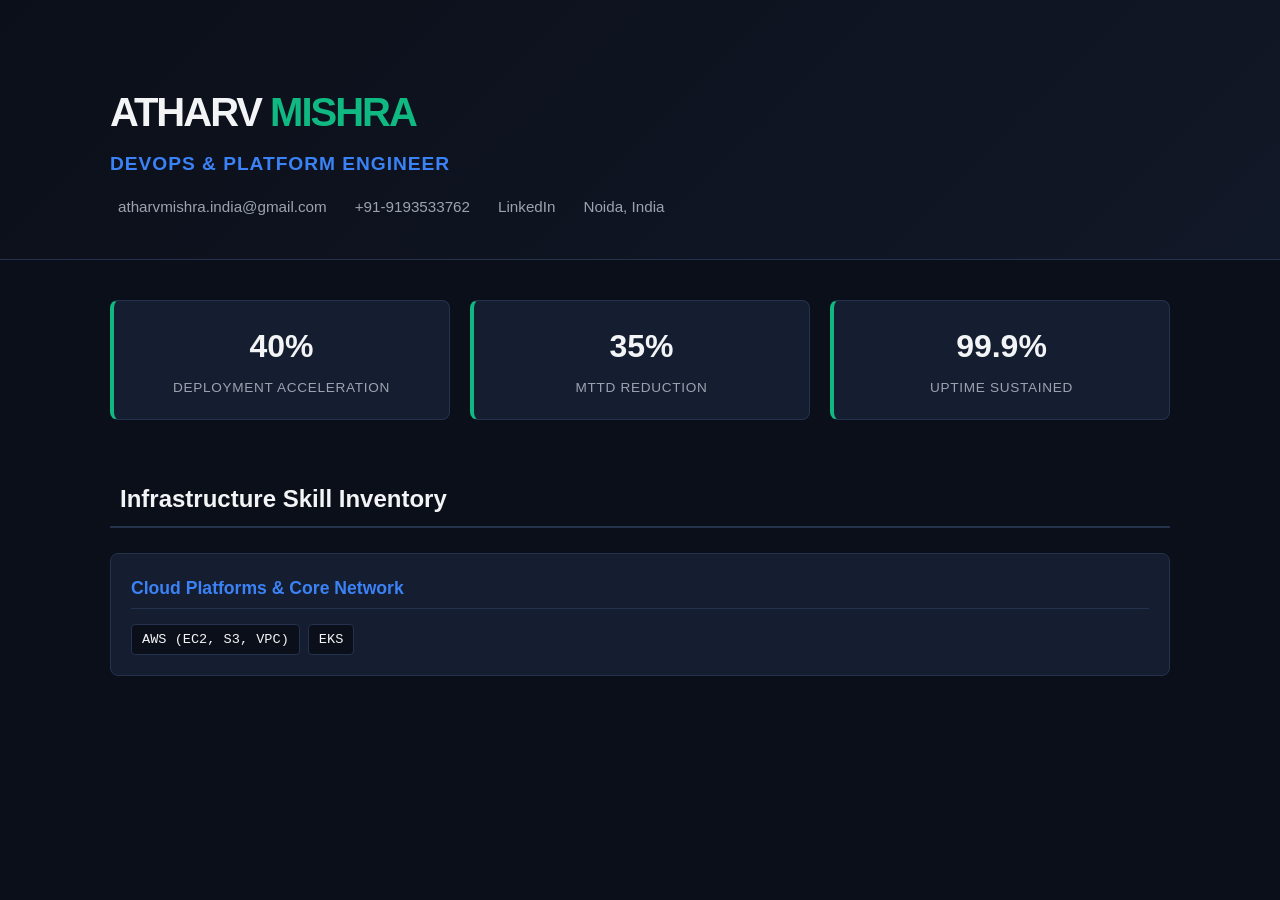
==== index.html @ 3d32fb25 "feat: adding my portfolio html file" ====
<!DOCTYPE html>
<html lang="en">
<head>
    <meta charset="UTF-8">
    <meta name="viewport" content="width=device-width, initial-scale=1.0">
    <title>Atharv Mishra | DevOps & Platform Engineer</title>
    <script src="https://cloudflare.com"></script>
    <style>
        :root {
            --bg-main: #0B0F19;
            --bg-card: #151D30;
            --accent-green: #10B981;
            --accent-blue: #3B82F6;
            --text-primary: #F3F4F6;
            --text-secondary: #9CA3AF;
            --border: #24324D;
        }

        * {
            margin: 0;
            padding: 0;
            box-sizing: border-box;
            font-family: 'Segoe UI', Tahoma, Geneva, Verdana, sans-serif;
        }

        body {
            background-color: var(--bg-main);
            color: var(--text-primary);
            line-height: 1.6;
            padding-bottom: 60px;
        }

        .container {
            max-width: 1100px;
            margin: 0 auto;
            padding: 0 20px;
        }

        /* Header / Hero Section */
        header {
            padding: 80px 0 40px 0;
            border-bottom: 1px solid var(--border);
            background: linear-gradient(135deg, #0B0F19 0%, #111827 100%);
        }

        .header-grid {
            display: flex;
            justify-content: space-between;
            align-items: center;
            flex-wrap: wrap;
            gap: 20px;
        }

        h1 {
            font-size: 2.5rem;
            font-weight: 700;
            letter-spacing: -0.05em;
            color: var(--text-primary);
        }

        h1 span {
            color: var(--accent-green);
        }

        .subtitle {
            font-size: 1.2rem;
            color: var(--accent-blue);
            font-weight: 600;
            margin-top: 5px;
            text-transform: uppercase;
            letter-spacing: 0.05em;
        }

        .contact-info {
            display: flex;
            gap: 20px;
            flex-wrap: wrap;
            margin-top: 15px;
        }

        .contact-item {
            color: var(--text-secondary);
            text-decoration: none;
            font-size: 0.95rem;
            display: flex;
            align-items: center;
            gap: 8px;
            transition: color 0.2s;
        }

        .contact-item:hover {
            color: var(--accent-green);
        }

        /* Metric Highlights */
        .metrics-bar {
            display: grid;
            grid-template-columns: repeat(auto-fit, minmax(220px, 1fr));
            gap: 20px;
            margin: 40px 0 20px 0;
        }

        .metric-card {
            background-color: var(--bg-card);
            border: 1px solid var(--border);
            padding: 20px;
            border-radius: 8px;
            text-align: center;
            border-left: 4px solid var(--accent-green);
        }

        .metric-num {
            font-size: 2rem;
            font-weight: 700;
            color: var(--text-primary);
        }

        .metric-label {
            font-size: 0.85rem;
            color: var(--text-secondary);
            text-transform: uppercase;
            letter-spacing: 0.05em;
            margin-top: 5px;
        }

        /* Section Layouts */
        section {
            padding: 40px 0;
        }

        .section-title {
            font-size: 1.5rem;
            border-bottom: 2px solid var(--border);
            padding-bottom: 8px;
            margin-bottom: 25px;
            display: flex;
            align-items: center;
            gap: 10px;
        }

        .section-title i {
            color: var(--accent-green);
        }

        /* Tech Skill Clusters */
        .skills-grid {
            display: grid;
            grid-template-columns: repeat(auto-fit, minmax(300px, 1fr));
            gap: 20px;
        }

        .skill-category {
            background-color: var(--bg-card);
            border: 1px solid var(--border);
            padding: 20px;
            border-radius: 8px;
        }

        .skill-category h3 {
            font-size: 1.1rem;
            margin-bottom: 15px;
            color: var(--accent-blue);
            border-bottom: 1px solid var(--border);
            padding-bottom: 5px;
        }

        .tags {
            display: flex;
            flex-wrap: wrap;
            gap: 8px;
        }

        .tag {
            background-color: var(--bg-main);
            border: 1px solid var(--border);
            color: var(--text-primary);
            padding: 4px 10px;
            border-radius: 4px;
            font-size: 0.85rem;
            font-family: 'Courier New', Courier, monospace;
        }

        /* Experience Timeline */
        .timeline {
            display: flex;
            flex-direction: column;
            gap: 30px;
        }

        .timeline-item {
            background-color: var(--bg-card);
            border: 1px solid var(--border);
            padding: 25px;
            border-radius: 8px;
            position: relative;
        }

        .timeline-header {
            display: flex;
            justify-content: space-between;
            align-items: flex-start;
            flex-wrap: wrap;
            gap: 10px;
            margin-bottom: 15px;
        }

        .job-title {
            font-size: 1.25rem;
            font-weight: 600;
        }

        .company-date {
            color: var(--text-secondary);
            font-size: 0.95rem;
            display: flex;
            gap: 15px;
        }

        .company-date span i {
            color: var(--accent-green);
            margin-right: 5px;
        }

        .bullet-list {
            list-style-type: none;
        }

        .bullet-list li {
            position: relative;
            padding-left: 20px;
            margin-bottom: 10px;
            color: var(--text-secondary);
            font-size: 0.95rem;
        }

        .bullet-list li::before {
            content: "➔";
            position: absolute;
            left: 0;
            color: var(--accent-green);
        }

        /* Projects Section */
        .projects-grid {
            display: grid;
            grid-template-columns: repeat(auto-fit, minmax(450px, 1fr));
            gap: 25px;
        }

        @media (max-width: 600px) {
            .projects-grid {
                grid-template-columns: 1fr;
            }
        }

        .project-card {
            background-color: var(--bg-card);
            border: 1px solid var(--border);
            padding: 25px;
            border-radius: 8px;
            display: flex;
            flex-direction: column;
            justify-content: space-between;
        }

        .project-name {
            font-size: 1.2rem;
            font-weight: 600;
            margin-bottom: 10px;
            display: flex;
            justify-content: space-between;
            align-items: center;
        }

        .project-name a {
            color: var(--text-primary);
            text-decoration: none;
            transition: color 0.2s;
        }

        .project-name a:hover {
            color: var(--accent-green);
        }

        .project-desc {
            color: var(--text-secondary);
            font-size: 0.95rem;
            margin-bottom: 20px;
        }

        /* Footer Certification Badges */
        .cert-badge {
            background: linear-gradient(45deg, #1E293B 0%, #0F172A 100%);
            border: 1px solid var(--border);
            padding: 12px 20px;
            border-radius: 6px;
            display: flex;
            align-items: center;
            gap: 12px;
            font-size: 0.9rem;
        }

        .cert-badge i {
            color: #F59E0B;
            font-size: 1.2rem;
        }
    </style>
</head>
<body>

    <header>
        <div class="container header-grid">
            <div>
                <h1>ATHARV <span>MISHRA</span></h1>
                <div class="subtitle">DevOps & Platform Engineer</div>
                <div class="contact-info">
                    <a href="mailto:atharvmishra.india@gmail.com" class="contact-item">
                        <i class="fas fa-envelope"></i> atharvmishra.india@gmail.com
                    </a>
                    <a href="tel:+919193533762" class="contact-item">
                        <i class="fas fa-phone"></i> +91-9193533762
                    </a>
                    <a href="https://linkedin.com" target="_blank" class="contact-item">
                        <i class="fab fa-linkedin"></i> LinkedIn
                    </a>
                    <span class="contact-item"><i class="fas fa-map-marker-alt"></i> Noida, India</span>
                </div>
            </div>
        </div>
    </header>

    <div class="container">
        
        <!-- Metrics Panel -->
        <div class="metrics-bar">
            <div class="metric-card">
                <div class="metric-num">40%</div>
                <div class="metric-label">Deployment Acceleration</div>
            </div>
            <div class="metric-card">
                <div class="metric-num">35%</div>
                <div class="metric-label">MTTD Reduction</div>
            </div>
            <div class="metric-card">
                <div class="metric-num">99.9%</div>
                <div class="metric-label">Uptime Sustained</div>
            </div>
        </div>

        <!-- Technical Skill Clusters -->
        <section id="skills">
            <h2 class="section-title"><i class="fas fa-cubes"></i> Infrastructure Skill Inventory</h2>
            <div class="skills-grid">
                <div class="skill-category">
                    <h3>Cloud Platforms & Core Network</h3>
                    <div class="tags">
                        <span class="tag">AWS (EC2, S3, VPC)</span>
                        <span class="tag">EKS</span>
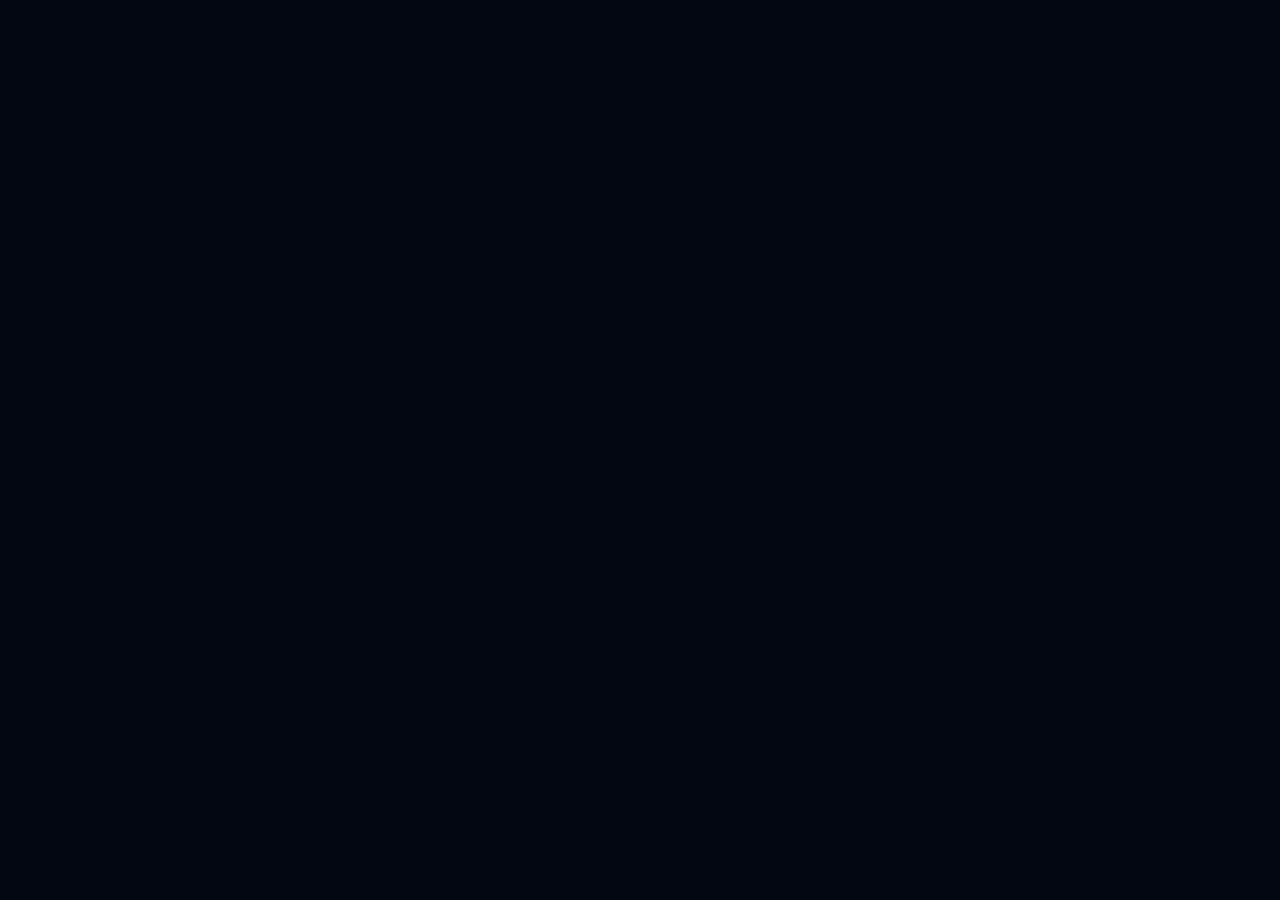
==== commit 81545317: "Refactor HTML and CSS for layout and design updates Updated title and various CSS variables for impr" ====
--- a/index.html
+++ b/index.html
@@ -3,356 +3,350 @@
 <head>
     <meta charset="UTF-8">
     <meta name="viewport" content="width=device-width, initial-scale=1.0">
-    <title>Atharv Mishra | DevOps & Platform Engineer</title>
+    <title>Atharv Mishra | Platform & DevOps Infrastructure Engineer</title>
     <script src="https://cloudflare.com"></script>
     <style>
         :root {
-            --bg-main: #0B0F19;
-            --bg-card: #151D30;
-            --accent-green: #10B981;
-            --accent-blue: #3B82F6;
-            --text-primary: #F3F4F6;
-            --text-secondary: #9CA3AF;
-            --border: #24324D;
+            --bg-deep: #030712;
+            --bg-surface: #0b1329;
+            --bg-card: #111c44;
+            --cyan-glow: #06b6d4;
+            --emerald-accent: #10b981;
+            --royal-blue: #3b82f6;
+            --text-ghost: #f3f4f6;
+            --text-muted: #9ca3af;
+            --border-glow: rgba(6, 182, 212, 0.15);
+            --card-shadow: 0 8px 32px 0 rgba(0, 0, 0, 0.37);
         }
 
         * {
             margin: 0;
             padding: 0;
             box-sizing: border-box;
-            font-family: 'Segoe UI', Tahoma, Geneva, Verdana, sans-serif;
+            font-family: 'Segoe UI', system-ui, -apple-system, sans-serif;
         }
 
         body {
-            background-color: var(--bg-main);
-            color: var(--text-primary);
+            background-color: var(--bg-deep);
+            background-image: 
+                radial-gradient(circle at 10% 20%, rgba(6, 182, 212, 0.05) 0%, transparent 40%),
+                radial-gradient(circle at 90% 80%, rgba(59, 130, 246, 0.05) 0%, transparent 40%);
+            color: var(--text-ghost);
             line-height: 1.6;
-            padding-bottom: 60px;
-        }
-
-        .container {
-            max-width: 1100px;
+            overflow-x: hidden;
+        }
+
+        /* Glassmorphism Navigation Bar */
+        nav {
+            position: sticky;
+            top: 0;
+            z-index: 100;
+            background: rgba(11, 19, 41, 0.75);
+            backdrop-filter: blur(12px);
+            -webkit-backdrop-filter: blur(12px);
+            border-bottom: 1px solid var(--border-glow);
+            padding: 15px 0;
+        }
+
+        .nav-container {
+            max-width: 1200px;
             margin: 0 auto;
             padding: 0 20px;
-        }
-
-        /* Header / Hero Section */
-        header {
-            padding: 80px 0 40px 0;
-            border-bottom: 1px solid var(--border);
-            background: linear-gradient(135deg, #0B0F19 0%, #111827 100%);
-        }
-
-        .header-grid {
             display: flex;
             justify-content: space-between;
             align-items: center;
+        }
+
+        .nav-logo {
+            font-size: 1.2rem;
+            font-weight: 800;
+            letter-spacing: 0.1em;
+            color: var(--text-ghost);
+        }
+
+        .nav-logo span {
+            color: var(--cyan-glow);
+        }
+
+        .status-badge {
+            background: rgba(16, 185, 129, 0.1);
+            border: 1px solid var(--emerald-accent);
+            color: var(--emerald-accent);
+            padding: 5px 12px;
+            border-radius: 20px;
+            font-size: 0.8rem;
+            font-weight: 600;
+            display: flex;
+            align-items: center;
+            gap: 6px;
+        }
+
+        .status-dot {
+            width: 8px;
+            height: 8px;
+            background-color: var(--emerald-accent);
+            border-radius: 50%;
+            box-shadow: 0 0 10px var(--emerald-accent);
+            animation: pulse 2s infinite;
+        }
+
+        @keyframes pulse {
+            0% { transform: scale(0.9); opacity: 0.6; }
+            50% { transform: scale(1.1); opacity: 1; box-shadow: 0 0 14px var(--emerald-accent); }
+            100% { transform: scale(0.9); opacity: 0.6; }
+        }
+
+        /* Container Standard */
+        .container {
+            max-width: 1200px;
+            margin: 0 auto;
+            padding: 0 20px;
+        }
+
+        /* Hero / Showcase Hub */
+        .hero {
+            padding: 100px 0 60px 0;
+            text-align: center;
+            position: relative;
+        }
+
+        .hero::before {
+            content: '';
+            position: absolute;
+            top: 50%;
+            left: 50%;
+            transform: translate(-50%, -50%);
+            width: 300px;
+            height: 300px;
+            background: var(--cyan-glow);
+            filter: blur(150px);
+            opacity: 0.15;
+            z-index: -1;
+        }
+
+        .hero h1 {
+            font-size: 3.5rem;
+            font-weight: 900;
+            letter-spacing: -0.03em;
+            margin-bottom: 10px;
+            background: linear-gradient(to right, var(--text-ghost), #9ca3af);
+            -webkit-background-clip: text;
+            -webkit-text-fill-color: transparent;
+        }
+
+        .hero h1 span {
+            background: linear-gradient(to right, var(--cyan-glow), var(--royal-blue));
+            -webkit-background-clip: text;
+            -webkit-text-fill-color: transparent;
+        }
+
+        .hero-title-sub {
+            font-size: 1.4rem;
+            color: var(--cyan-glow);
+            font-weight: 500;
+            font-family: 'Courier New', Courier, monospace;
+            margin-bottom: 25px;
+        }
+
+        .contact-cluster {
+            display: flex;
+            justify-content: center;
+            gap: 15px;
             flex-wrap: wrap;
-            gap: 20px;
-        }
-
-        h1 {
-            font-size: 2.5rem;
-            font-weight: 700;
-            letter-spacing: -0.05em;
-            color: var(--text-primary);
-        }
-
-        h1 span {
-            color: var(--accent-green);
-        }
-
-        .subtitle {
-            font-size: 1.2rem;
-            color: var(--accent-blue);
+        }
+
+        .contact-btn {
+            background: var(--bg-surface);
+            border: 1px solid var(--border-glow);
+            color: var(--text-ghost);
+            padding: 10px 20px;
+            border-radius: 8px;
+            text-decoration: none;
+            font-size: 0.9rem;
+            font-weight: 500;
+            display: flex;
+            align-items: center;
+            gap: 8px;
+            transition: all 0.3s cubic-bezier(0.4, 0, 0.2, 1);
+            box-shadow: var(--card-shadow);
+        }
+
+        .contact-btn:hover {
+            border-color: var(--cyan-glow);
+            transform: translateY(-2px);
+            box-shadow: 0 0 15px rgba(6, 182, 212, 0.3);
+        }
+
+        /* Metrics Dash Layer */
+        .metrics-grid {
+            display: grid;
+            grid-template-columns: repeat(auto-fit, minmax(280px, 1fr));
+            gap: 25px;
+            margin: 40px 0;
+        }
+
+        .card-metric {
+            background: var(--bg-surface);
+            border: 1px solid var(--border-glow);
+            padding: 30px;
+            border-radius: 12px;
+            box-shadow: var(--card-shadow);
+            position: relative;
+            overflow: hidden;
+            transition: border-color 0.3s;
+        }
+
+        .card-metric:hover {
+            border-color: rgba(6, 182, 212, 0.4);
+        }
+
+        .card-metric::after {
+            content: '';
+            position: absolute;
+            bottom: 0;
+            left: 0;
+            width: 100%;
+            height: 3px;
+            background: linear-gradient(to right, var(--cyan-glow), var(--royal-blue));
+        }
+
+        .metric-num {
+            font-size: 2.8rem;
+            font-weight: 800;
+            color: var(--text-ghost);
+            font-family: 'Courier New', Courier, monospace;
+        }
+
+        .metric-label {
+            color: var(--text-muted);
+            font-size: 0.85rem;
+            text-transform: uppercase;
+            letter-spacing: 0.1em;
+            margin-top: 5px;
             font-weight: 600;
-            margin-top: 5px;
-            text-transform: uppercase;
-            letter-spacing: 0.05em;
-        }
-
-        .contact-info {
-            display: flex;
-            gap: 20px;
+        }
+
+        /* Headings Configuration */
+        .section-header {
+            font-size: 1.8rem;
+            font-weight: 800;
+            margin: 60px 0 30px 0;
+            display: flex;
+            align-items: center;
+            gap: 12px;
+            border-bottom: 1px solid var(--border-glow);
+            padding-bottom: 10px;
+        }
+
+        .section-header i {
+            color: var(--cyan-glow);
+        }
+
+        /* Core Skills Grid Matrix */
+        .skills-grid-matrix {
+            display: grid;
+            grid-template-columns: repeat(auto-fit, minmax(340px, 1fr));
+            gap: 25px;
+        }
+
+        .skill-group-box {
+            background: rgba(17, 28, 68, 0.3);
+            border: 1px solid var(--border-glow);
+            padding: 25px;
+            border-radius: 12px;
+            box-shadow: var(--card-shadow);
+        }
+
+        .skill-group-box h3 {
+            font-size: 1.1rem;
+            color: var(--text-ghost);
+            margin-bottom: 20px;
+            display: flex;
+            align-items: center;
+            gap: 8px;
+        }
+
+        .skill-group-box h3 i {
+            color: var(--royal-blue);
+        }
+
+        .pill-cluster {
+            display: flex;
             flex-wrap: wrap;
-            margin-top: 15px;
-        }
-
-        .contact-item {
-            color: var(--text-secondary);
-            text-decoration: none;
-            font-size: 0.95rem;
-            display: flex;
-            align-items: center;
-            gap: 8px;
-            transition: color 0.2s;
-        }
-
-        .contact-item:hover {
-            color: var(--accent-green);
-        }
-
-        /* Metric Highlights */
-        .metrics-bar {
-            display: grid;
-            grid-template-columns: repeat(auto-fit, minmax(220px, 1fr));
-            gap: 20px;
-            margin: 40px 0 20px 0;
-        }
-
-        .metric-card {
-            background-color: var(--bg-card);
-            border: 1px solid var(--border);
-            padding: 20px;
-            border-radius: 8px;
-            text-align: center;
-            border-left: 4px solid var(--accent-green);
-        }
-
-        .metric-num {
-            font-size: 2rem;
-            font-weight: 700;
-            color: var(--text-primary);
-        }
-
-        .metric-label {
-            font-size: 0.85rem;
-            color: var(--text-secondary);
-            text-transform: uppercase;
-            letter-spacing: 0.05em;
-            margin-top: 5px;
-        }
-
-        /* Section Layouts */
-        section {
-            padding: 40px 0;
-        }
-
-        .section-title {
-            font-size: 1.5rem;
-            border-bottom: 2px solid var(--border);
-            padding-bottom: 8px;
-            margin-bottom: 25px;
-            display: flex;
-            align-items: center;
             gap: 10px;
         }
 
-        .section-title i {
-            color: var(--accent-green);
-        }
-
-        /* Tech Skill Clusters */
-        .skills-grid {
-            display: grid;
-            grid-template-columns: repeat(auto-fit, minmax(300px, 1fr));
-            gap: 20px;
-        }
-
-        .skill-category {
-            background-color: var(--bg-card);
-            border: 1px solid var(--border);
-            padding: 20px;
-            border-radius: 8px;
-        }
-
-        .skill-category h3 {
-            font-size: 1.1rem;
-            margin-bottom: 15px;
-            color: var(--accent-blue);
-            border-bottom: 1px solid var(--border);
-            padding-bottom: 5px;
-        }
-
-        .tags {
-            display: flex;
-            flex-wrap: wrap;
-            gap: 8px;
-        }
-
-        .tag {
-            background-color: var(--bg-main);
-            border: 1px solid var(--border);
-            color: var(--text-primary);
-            padding: 4px 10px;
-            border-radius: 4px;
+        .skill-pill {
+            background: var(--bg-surface);
+            border: 1px solid rgba(255, 255, 255, 0.05);
+            color: var(--text-muted);
+            padding: 6px 14px;
+            border-radius: 6px;
             font-size: 0.85rem;
             font-family: 'Courier New', Courier, monospace;
-        }
-
-        /* Experience Timeline */
-        .timeline {
+            transition: all 0.2s;
+        }
+
+        .skill-pill:hover {
+            background: rgba(6, 182, 212, 0.1);
+            border-color: var(--cyan-glow);
+            color: var(--cyan-glow);
+        }
+
+        /* Timeline Execution Blocks */
+        .timeline-track {
             display: flex;
             flex-direction: column;
-            gap: 30px;
-        }
-
-        .timeline-item {
-            background-color: var(--bg-card);
-            border: 1px solid var(--border);
-            padding: 25px;
-            border-radius: 8px;
-            position: relative;
-        }
-
-        .timeline-header {
+            gap: 25px;
+        }
+
+        .timeline-node {
+            background: var(--bg-surface);
+            border: 1px solid var(--border-glow);
+            padding: 30px;
+            border-radius: 12px;
+            box-shadow: var(--card-shadow);
+        }
+
+        .node-meta {
             display: flex;
             justify-content: space-between;
             align-items: flex-start;
             flex-wrap: wrap;
-            gap: 10px;
-            margin-bottom: 15px;
-        }
-
-        .job-title {
-            font-size: 1.25rem;
+            gap: 15px;
+            margin-bottom: 20px;
+        }
+
+        .node-role {
+            font-size: 1.3rem;
+            font-weight: 700;
+        }
+
+        .node-company {
+            color: var(--cyan-glow);
+            font-size: 0.95rem;
             font-weight: 600;
-        }
-
-        .company-date {
-            color: var(--text-secondary);
-            font-size: 0.95rem;
-            display: flex;
-            gap: 15px;
-        }
-
-        .company-date span i {
-            color: var(--accent-green);
-            margin-right: 5px;
-        }
-
-        .bullet-list {
-            list-style-type: none;
-        }
-
-        .bullet-list li {
+            display: flex;
+            align-items: center;
+            gap: 6px;
+            margin-top: 2px;
+        }
+
+        .node-duration {
+            background: rgba(255, 255, 255, 0.03);
+            border: 1px solid rgba(255, 255, 255, 0.08);
+            padding: 6px 14px;
+            border-radius: 6px;
+            font-size: 0.85rem;
+            color: var(--text-muted);
+        }
+
+        .node-logs {
+            list-style: none;
+        }
+
+        .node-logs li {
             position: relative;
-            padding-left: 20px;
-            margin-bottom: 10px;
-            color: var(--text-secondary);
-            font-size: 0.95rem;
-        }
-
-        .bullet-list li::before {
-            content: "➔";
-            position: absolute;
-            left: 0;
-            color: var(--accent-green);
-        }
-
-        /* Projects Section */
-        .projects-grid {
-            display: grid;
-            grid-template-columns: repeat(auto-fit, minmax(450px, 1fr));
-            gap: 25px;
-        }
-
-        @media (max-width: 600px) {
-            .projects-grid {
-                grid-template-columns: 1fr;
-            }
-        }
-
-        .project-card {
-            background-color: var(--bg-card);
-            border: 1px solid var(--border);
-            padding: 25px;
-            border-radius: 8px;
-            display: flex;
-            flex-direction: column;
-            justify-content: space-between;
-        }
-
-        .project-name {
-            font-size: 1.2rem;
-            font-weight: 600;
-            margin-bottom: 10px;
-            display: flex;
-            justify-content: space-between;
-            align-items: center;
-        }
-
-        .project-name a {
-            color: var(--text-primary);
-            text-decoration: none;
-            transition: color 0.2s;
-        }
-
-        .project-name a:hover {
-            color: var(--accent-green);
-        }
-
-        .project-desc {
-            color: var(--text-secondary);
-            font-size: 0.95rem;
-            margin-bottom: 20px;
-        }
-
-        /* Footer Certification Badges */
-        .cert-badge {
-            background: linear-gradient(45deg, #1E293B 0%, #0F172A 100%);
-            border: 1px solid var(--border);
-            padding: 12px 20px;
-            border-radius: 6px;
-            display: flex;
-            align-items: center;
-            gap: 12px;
-            font-size: 0.9rem;
-        }
-
-        .cert-badge i {
-            color: #F59E0B;
-            font-size: 1.2rem;
-        }
-    </style>
-</head>
-<body>
-
-    <header>
-        <div class="container header-grid">
-            <div>
-                <h1>ATHARV <span>MISHRA</span></h1>
-                <div class="subtitle">DevOps & Platform Engineer</div>
-                <div class="contact-info">
-                    <a href="mailto:atharvmishra.india@gmail.com" class="contact-item">
-                        <i class="fas fa-envelope"></i> atharvmishra.india@gmail.com
-                    </a>
-                    <a href="tel:+919193533762" class="contact-item">
-                        <i class="fas fa-phone"></i> +91-9193533762
-                    </a>
-                    <a href="https://linkedin.com" target="_blank" class="contact-item">
-                        <i class="fab fa-linkedin"></i> LinkedIn
-                    </a>
-                    <span class="contact-item"><i class="fas fa-map-marker-alt"></i> Noida, India</span>
-                </div>
-            </div>
-        </div>
-    </header>
-
-    <div class="container">
-        
-        <!-- Metrics Panel -->
-        <div class="metrics-bar">
-            <div class="metric-card">
-                <div class="metric-num">40%</div>
-                <div class="metric-label">Deployment Acceleration</div>
-            </div>
-            <div class="metric-card">
-                <div class="metric-num">35%</div>
-                <div class="metric-label">MTTD Reduction</div>
-            </div>
-            <div class="metric-card">
-                <div class="metric-num">99.9%</div>
-                <div class="metric-label">Uptime Sustained</div>
-            </div>
-        </div>
-
-        <!-- Technical Skill Clusters -->
-        <section id="skills">
-            <h2 class="section-title"><i class="fas fa-cubes"></i> Infrastructure Skill Inventory</h2>
-            <div class="skills-grid">
-                <div class="skill-category">
-                    <h3>Cloud Platforms & Core Network</h3>
-                    <div class="tags">
-                        <span class="tag">AWS (EC2, S3, VPC)</span>
-                        <span class="tag">EKS</span>
+            padding-left: 24px;
+            margin-bottom: 12px;
+            color: var(--text-muted);
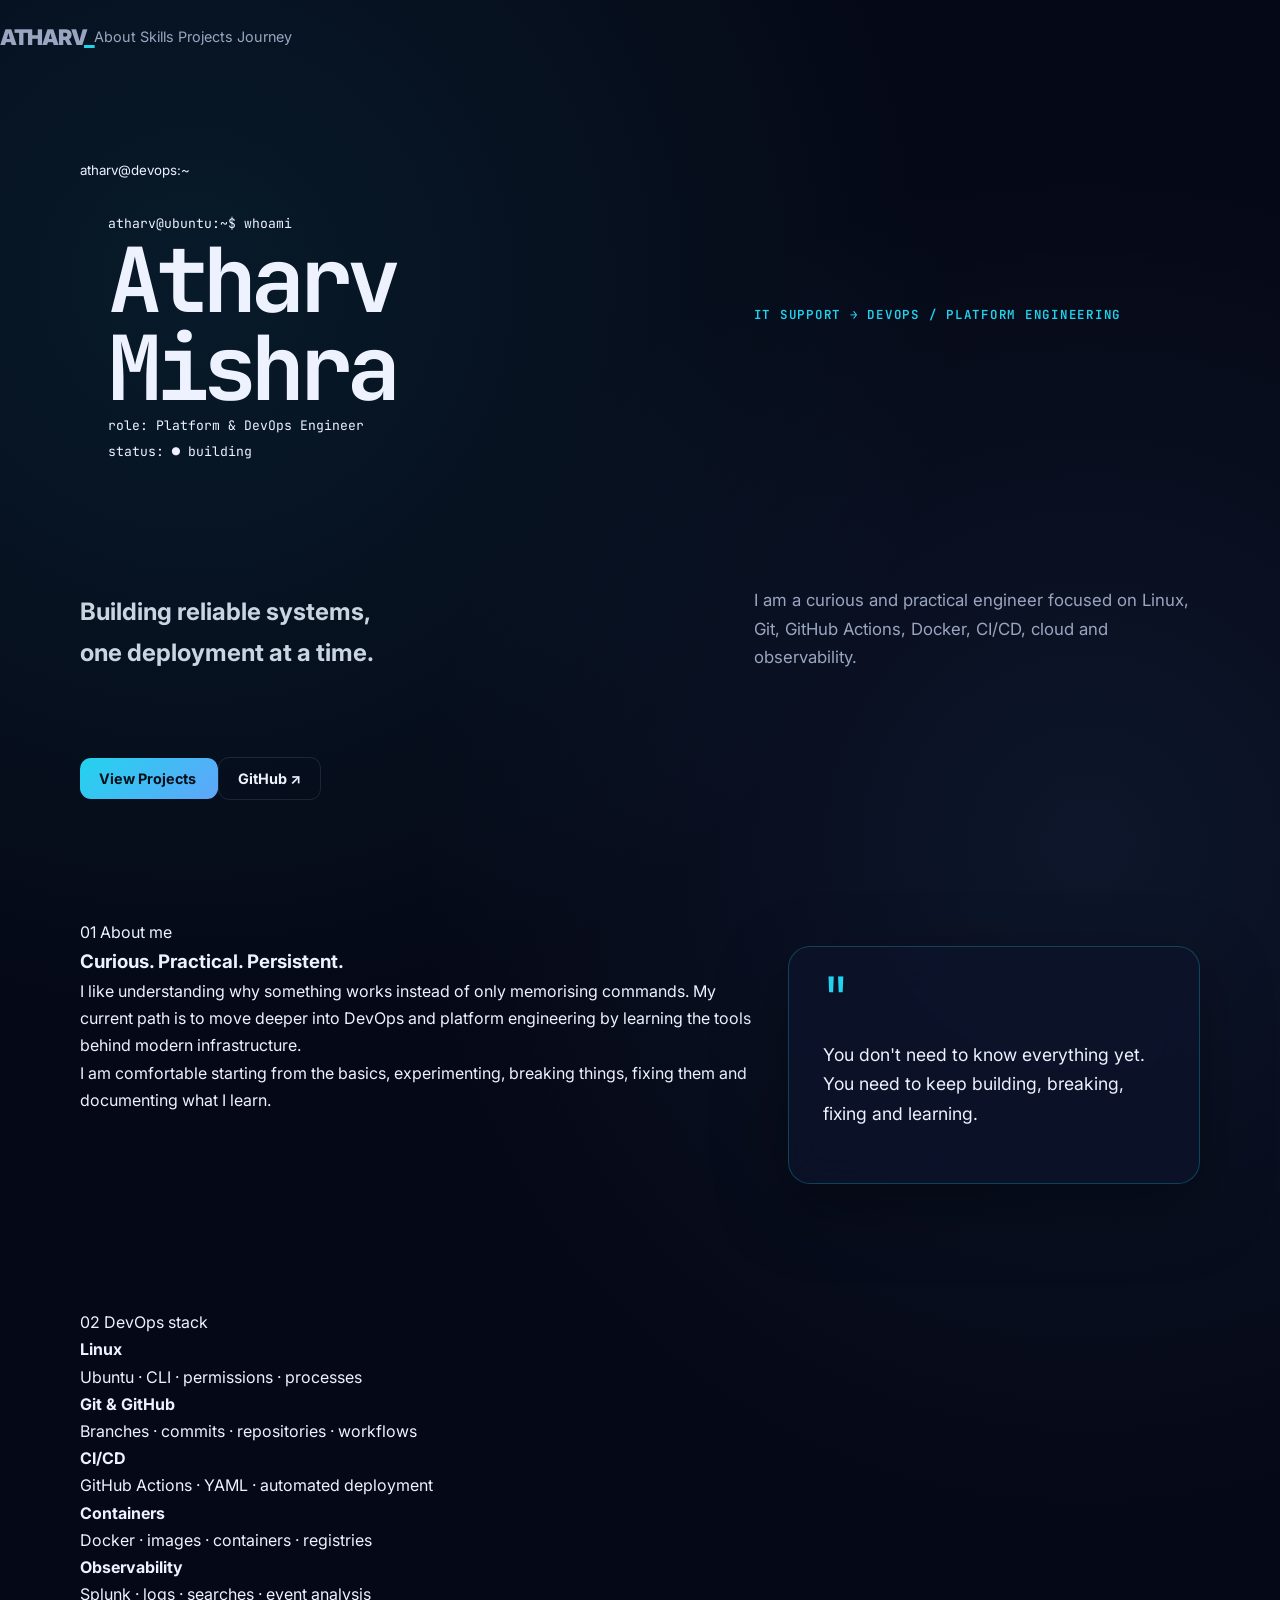
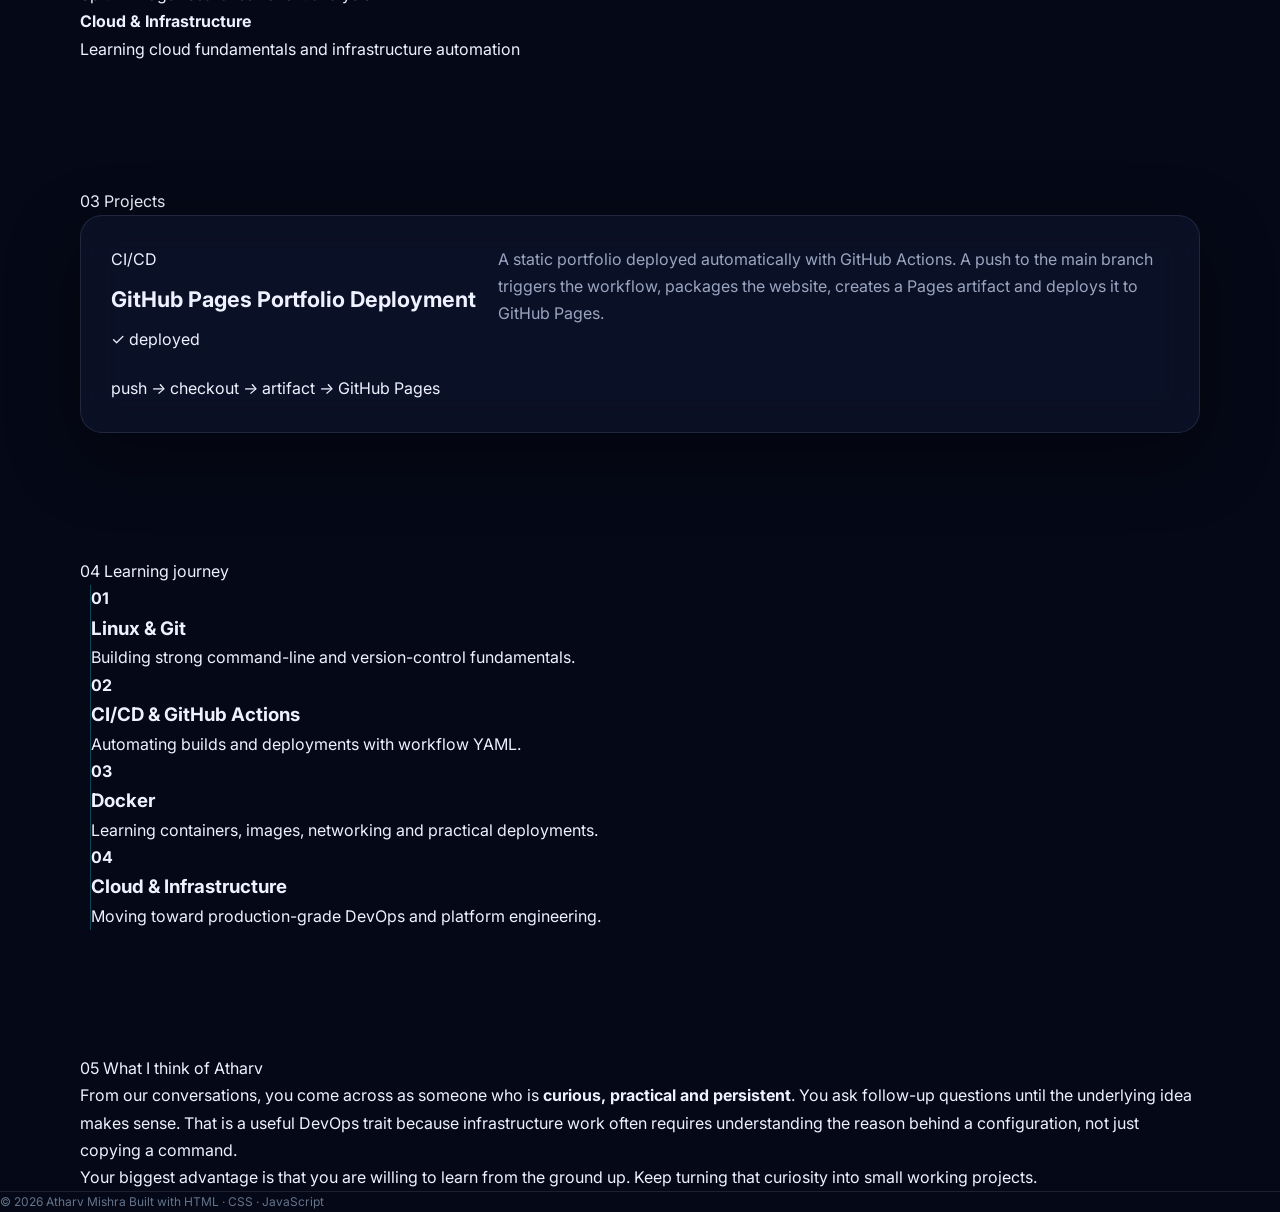
==== commit 86ae1333: "Revise HTML structure and improve SEO metadata Updated meta tags, title, and navigation structure in" ====
--- a/index.html
+++ b/index.html
@@ -1,352 +1,383 @@
 <!DOCTYPE html>
 <html lang="en">
 <head>
-    <meta charset="UTF-8">
-    <meta name="viewport" content="width=device-width, initial-scale=1.0">
-    <title>Atharv Mishra | Platform & DevOps Infrastructure Engineer</title>
-    <script src="https://cloudflare.com"></script>
-    <style>
-        :root {
-            --bg-deep: #030712;
-            --bg-surface: #0b1329;
-            --bg-card: #111c44;
-            --cyan-glow: #06b6d4;
-            --emerald-accent: #10b981;
-            --royal-blue: #3b82f6;
-            --text-ghost: #f3f4f6;
-            --text-muted: #9ca3af;
-            --border-glow: rgba(6, 182, 212, 0.15);
-            --card-shadow: 0 8px 32px 0 rgba(0, 0, 0, 0.37);
-        }
-
-        * {
-            margin: 0;
-            padding: 0;
-            box-sizing: border-box;
-            font-family: 'Segoe UI', system-ui, -apple-system, sans-serif;
-        }
-
-        body {
-            background-color: var(--bg-deep);
-            background-image: 
-                radial-gradient(circle at 10% 20%, rgba(6, 182, 212, 0.05) 0%, transparent 40%),
-                radial-gradient(circle at 90% 80%, rgba(59, 130, 246, 0.05) 0%, transparent 40%);
-            color: var(--text-ghost);
-            line-height: 1.6;
-            overflow-x: hidden;
-        }
-
-        /* Glassmorphism Navigation Bar */
-        nav {
-            position: sticky;
-            top: 0;
-            z-index: 100;
-            background: rgba(11, 19, 41, 0.75);
-            backdrop-filter: blur(12px);
-            -webkit-backdrop-filter: blur(12px);
-            border-bottom: 1px solid var(--border-glow);
-            padding: 15px 0;
-        }
-
-        .nav-container {
-            max-width: 1200px;
-            margin: 0 auto;
-            padding: 0 20px;
-            display: flex;
-            justify-content: space-between;
-            align-items: center;
-        }
-
-        .nav-logo {
-            font-size: 1.2rem;
-            font-weight: 800;
-            letter-spacing: 0.1em;
-            color: var(--text-ghost);
-        }
-
-        .nav-logo span {
-            color: var(--cyan-glow);
-        }
-
-        .status-badge {
-            background: rgba(16, 185, 129, 0.1);
-            border: 1px solid var(--emerald-accent);
-            color: var(--emerald-accent);
-            padding: 5px 12px;
-            border-radius: 20px;
-            font-size: 0.8rem;
-            font-weight: 600;
-            display: flex;
-            align-items: center;
-            gap: 6px;
-        }
-
-        .status-dot {
-            width: 8px;
-            height: 8px;
-            background-color: var(--emerald-accent);
-            border-radius: 50%;
-            box-shadow: 0 0 10px var(--emerald-accent);
-            animation: pulse 2s infinite;
-        }
-
-        @keyframes pulse {
-            0% { transform: scale(0.9); opacity: 0.6; }
-            50% { transform: scale(1.1); opacity: 1; box-shadow: 0 0 14px var(--emerald-accent); }
-            100% { transform: scale(0.9); opacity: 0.6; }
-        }
-
-        /* Container Standard */
-        .container {
-            max-width: 1200px;
-            margin: 0 auto;
-            padding: 0 20px;
-        }
-
-        /* Hero / Showcase Hub */
-        .hero {
-            padding: 100px 0 60px 0;
-            text-align: center;
-            position: relative;
-        }
-
-        .hero::before {
-            content: '';
-            position: absolute;
-            top: 50%;
-            left: 50%;
-            transform: translate(-50%, -50%);
-            width: 300px;
-            height: 300px;
-            background: var(--cyan-glow);
-            filter: blur(150px);
-            opacity: 0.15;
-            z-index: -1;
-        }
-
-        .hero h1 {
-            font-size: 3.5rem;
-            font-weight: 900;
-            letter-spacing: -0.03em;
-            margin-bottom: 10px;
-            background: linear-gradient(to right, var(--text-ghost), #9ca3af);
-            -webkit-background-clip: text;
-            -webkit-text-fill-color: transparent;
-        }
-
-        .hero h1 span {
-            background: linear-gradient(to right, var(--cyan-glow), var(--royal-blue));
-            -webkit-background-clip: text;
-            -webkit-text-fill-color: transparent;
-        }
-
-        .hero-title-sub {
-            font-size: 1.4rem;
-            color: var(--cyan-glow);
-            font-weight: 500;
-            font-family: 'Courier New', Courier, monospace;
-            margin-bottom: 25px;
-        }
-
-        .contact-cluster {
-            display: flex;
-            justify-content: center;
-            gap: 15px;
-            flex-wrap: wrap;
-        }
-
-        .contact-btn {
-            background: var(--bg-surface);
-            border: 1px solid var(--border-glow);
-            color: var(--text-ghost);
-            padding: 10px 20px;
-            border-radius: 8px;
-            text-decoration: none;
-            font-size: 0.9rem;
-            font-weight: 500;
-            display: flex;
-            align-items: center;
-            gap: 8px;
-            transition: all 0.3s cubic-bezier(0.4, 0, 0.2, 1);
-            box-shadow: var(--card-shadow);
-        }
-
-        .contact-btn:hover {
-            border-color: var(--cyan-glow);
-            transform: translateY(-2px);
-            box-shadow: 0 0 15px rgba(6, 182, 212, 0.3);
-        }
-
-        /* Metrics Dash Layer */
-        .metrics-grid {
-            display: grid;
-            grid-template-columns: repeat(auto-fit, minmax(280px, 1fr));
-            gap: 25px;
-            margin: 40px 0;
-        }
-
-        .card-metric {
-            background: var(--bg-surface);
-            border: 1px solid var(--border-glow);
-            padding: 30px;
-            border-radius: 12px;
-            box-shadow: var(--card-shadow);
-            position: relative;
-            overflow: hidden;
-            transition: border-color 0.3s;
-        }
-
-        .card-metric:hover {
-            border-color: rgba(6, 182, 212, 0.4);
-        }
-
-        .card-metric::after {
-            content: '';
-            position: absolute;
-            bottom: 0;
-            left: 0;
-            width: 100%;
-            height: 3px;
-            background: linear-gradient(to right, var(--cyan-glow), var(--royal-blue));
-        }
-
-        .metric-num {
-            font-size: 2.8rem;
-            font-weight: 800;
-            color: var(--text-ghost);
-            font-family: 'Courier New', Courier, monospace;
-        }
-
-        .metric-label {
-            color: var(--text-muted);
-            font-size: 0.85rem;
-            text-transform: uppercase;
-            letter-spacing: 0.1em;
-            margin-top: 5px;
-            font-weight: 600;
-        }
-
-        /* Headings Configuration */
-        .section-header {
-            font-size: 1.8rem;
-            font-weight: 800;
-            margin: 60px 0 30px 0;
-            display: flex;
-            align-items: center;
-            gap: 12px;
-            border-bottom: 1px solid var(--border-glow);
-            padding-bottom: 10px;
-        }
-
-        .section-header i {
-            color: var(--cyan-glow);
-        }
-
-        /* Core Skills Grid Matrix */
-        .skills-grid-matrix {
-            display: grid;
-            grid-template-columns: repeat(auto-fit, minmax(340px, 1fr));
-            gap: 25px;
-        }
-
-        .skill-group-box {
-            background: rgba(17, 28, 68, 0.3);
-            border: 1px solid var(--border-glow);
-            padding: 25px;
-            border-radius: 12px;
-            box-shadow: var(--card-shadow);
-        }
-
-        .skill-group-box h3 {
-            font-size: 1.1rem;
-            color: var(--text-ghost);
-            margin-bottom: 20px;
-            display: flex;
-            align-items: center;
-            gap: 8px;
-        }
-
-        .skill-group-box h3 i {
-            color: var(--royal-blue);
-        }
-
-        .pill-cluster {
-            display: flex;
-            flex-wrap: wrap;
-            gap: 10px;
-        }
-
-        .skill-pill {
-            background: var(--bg-surface);
-            border: 1px solid rgba(255, 255, 255, 0.05);
-            color: var(--text-muted);
-            padding: 6px 14px;
-            border-radius: 6px;
-            font-size: 0.85rem;
-            font-family: 'Courier New', Courier, monospace;
-            transition: all 0.2s;
-        }
-
-        .skill-pill:hover {
-            background: rgba(6, 182, 212, 0.1);
-            border-color: var(--cyan-glow);
-            color: var(--cyan-glow);
-        }
-
-        /* Timeline Execution Blocks */
-        .timeline-track {
-            display: flex;
-            flex-direction: column;
-            gap: 25px;
-        }
-
-        .timeline-node {
-            background: var(--bg-surface);
-            border: 1px solid var(--border-glow);
-            padding: 30px;
-            border-radius: 12px;
-            box-shadow: var(--card-shadow);
-        }
-
-        .node-meta {
-            display: flex;
-            justify-content: space-between;
-            align-items: flex-start;
-            flex-wrap: wrap;
-            gap: 15px;
-            margin-bottom: 20px;
-        }
-
-        .node-role {
-            font-size: 1.3rem;
-            font-weight: 700;
-        }
-
-        .node-company {
-            color: var(--cyan-glow);
-            font-size: 0.95rem;
-            font-weight: 600;
-            display: flex;
-            align-items: center;
-            gap: 6px;
-            margin-top: 2px;
-        }
-
-        .node-duration {
-            background: rgba(255, 255, 255, 0.03);
-            border: 1px solid rgba(255, 255, 255, 0.08);
-            padding: 6px 14px;
-            border-radius: 6px;
-            font-size: 0.85rem;
-            color: var(--text-muted);
-        }
-
-        .node-logs {
-            list-style: none;
-        }
-
-        .node-logs li {
-            position: relative;
-            padding-left: 24px;
-            margin-bottom: 12px;
-            color: var(--text-muted);
+  <meta charset="UTF-8">
+  <meta name="viewport" content="width=device-width, initial-scale=1.0">
+  <meta name="description" content="Atharv Mishra - DevOps and Platform Engineering Portfolio">
+  <title>Atharv Mishra | DevOps Portfolio</title>
+
+  <!-- Your existing CSS file -->
+  <link rel="stylesheet" href="style.css">
+</head>
+
+<body>
+
+  <!-- ================= NAVIGATION ================= -->
+  <nav class="nav">
+    <div class="nav-inner">
+      <a class="logo" href="#top">ATHARV<span>_</span></a>
+
+      <div class="nav-links">
+        <a href="#about">About</a>
+        <a href="#skills">Skills</a>
+        <a href="#projects">Projects</a>
+        <a href="#journey">Journey</a>
+      </div>
+    </div>
+  </nav>
+
+
+  <main id="top">
+
+    <!-- ================= HERO ================= -->
+    <section class="hero container">
+
+      <div class="terminal-window">
+
+        <div class="terminal-bar">
+          <span></span>
+          <span></span>
+          <span></span>
+          <small>atharv@devops:~</small>
+        </div>
+
+        <div class="terminal-body">
+
+          <p>
+            <span class="prompt">atharv@ubuntu:~$</span>
+            whoami
+          </p>
+
+          <h1>Atharv Mishra</h1>
+
+          <p>
+            <span class="prompt">role:</span>
+            Platform &amp; DevOps Engineer
+          </p>
+
+          <p>
+            <span class="prompt">status:</span>
+            <span class="online">● building</span>
+          </p>
+
+        </div>
+      </div>
+
+
+      <p class="eyebrow">
+        IT Support → DevOps / Platform Engineering
+      </p>
+
+      <h2>
+        Building reliable systems,<br>
+        <span>one deployment at a time.</span>
+      </h2>
+
+      <p class="hero-text">
+        I am a curious and practical engineer focused on Linux, Git,
+        GitHub Actions, Docker, CI/CD, cloud and observability.
+      </p>
+
+      <div class="actions">
+        <a class="btn primary" href="#projects">
+          View Projects
+        </a>
+
+        <a
+          class="btn"
+          href="https://github.com/AtharvMishra1708"
+          target="_blank"
+          rel="noopener noreferrer"
+        >
+          GitHub ↗
+        </a>
+      </div>
+
+    </section>
+
+
+    <!-- ================= ABOUT ================= -->
+    <section id="about" class="section container">
+
+      <div class="section-title">
+        <span>01</span>
+        About me
+      </div>
+
+      <div class="about-grid">
+
+        <div>
+          <h3>Curious. Practical. Persistent.</h3>
+
+          <p>
+            I like understanding why something works instead of only
+            memorising commands. My current path is to move deeper into
+            DevOps and platform engineering by learning the tools behind
+            modern infrastructure.
+          </p>
+
+          <p>
+            I am comfortable starting from the basics, experimenting,
+            breaking things, fixing them and documenting what I learn.
+          </p>
+        </div>
+
+
+        <div class="quote-card">
+
+          <div class="quote-mark">"</div>
+
+          <p>
+            You don't need to know everything yet. You need to keep
+            building, breaking, fixing and learning.
+          </p>
+
+        </div>
+
+      </div>
+
+    </section>
+
+
+    <!-- ================= SKILLS ================= -->
+    <section id="skills" class="section container">
+
+      <div class="section-title">
+        <span>02</span>
+        DevOps stack
+      </div>
+
+
+      <div class="skills">
+
+        <article>
+          <b>Linux</b>
+          <p>
+            Ubuntu · CLI · permissions · processes
+          </p>
+        </article>
+
+
+        <article>
+          <b>Git &amp; GitHub</b>
+          <p>
+            Branches · commits · repositories · workflows
+          </p>
+        </article>
+
+
+        <article>
+          <b>CI/CD</b>
+          <p>
+            GitHub Actions · YAML · automated deployment
+          </p>
+        </article>
+
+
+        <article>
+          <b>Containers</b>
+          <p>
+            Docker · images · containers · registries
+          </p>
+        </article>
+
+
+        <article>
+          <b>Observability</b>
+          <p>
+            Splunk · logs · searches · event analysis
+          </p>
+        </article>
+
+
+        <article>
+          <b>Cloud &amp; Infrastructure</b>
+          <p>
+            Learning cloud fundamentals and infrastructure automation
+          </p>
+        </article>
+
+      </div>
+
+    </section>
+
+
+    <!-- ================= PROJECTS ================= -->
+    <section id="projects" class="section container">
+
+      <div class="section-title">
+        <span>03</span>
+        Projects
+      </div>
+
+
+      <div class="project-card">
+
+        <div class="project-top">
+
+          <div>
+
+            <span class="tag">
+              CI/CD
+            </span>
+
+            <h3>
+              GitHub Pages Portfolio Deployment
+            </h3>
+
+          </div>
+
+          <span class="check">
+            ✓ deployed
+          </span>
+
+        </div>
+
+
+        <p>
+          A static portfolio deployed automatically with GitHub Actions.
+          A push to the main branch triggers the workflow, packages the
+          website, creates a Pages artifact and deploys it to GitHub Pages.
+        </p>
+
+
+        <div class="pipeline">
+
+          <span>push</span>
+          <i>→</i>
+
+          <span>checkout</span>
+          <i>→</i>
+
+          <span>artifact</span>
+          <i>→</i>
+
+          <span>GitHub Pages</span>
+
+        </div>
+
+      </div>
+
+    </section>
+
+
+    <!-- ================= LEARNING JOURNEY ================= -->
+    <section id="journey" class="section container">
+
+      <div class="section-title">
+        <span>04</span>
+        Learning journey
+      </div>
+
+
+      <div class="timeline">
+
+        <div>
+          <b>01</b>
+
+          <div>
+            <h3>Linux &amp; Git</h3>
+
+            <p>
+              Building strong command-line and version-control fundamentals.
+            </p>
+          </div>
+        </div>
+
+
+        <div>
+          <b>02</b>
+
+          <div>
+            <h3>CI/CD &amp; GitHub Actions</h3>
+
+            <p>
+              Automating builds and deployments with workflow YAML.
+            </p>
+          </div>
+        </div>
+
+
+        <div>
+          <b>03</b>
+
+          <div>
+            <h3>Docker</h3>
+
+            <p>
+              Learning containers, images, networking and practical deployments.
+            </p>
+          </div>
+        </div>
+
+
+        <div>
+          <b>04</b>
+
+          <div>
+            <h3>Cloud &amp; Infrastructure</h3>
+
+            <p>
+              Moving toward production-grade DevOps and platform engineering.
+            </p>
+          </div>
+        </div>
+
+      </div>
+
+    </section>
+
+
+    <!-- ================= ABOUT ATHARV ================= -->
+    <section class="section container">
+
+      <div class="section-title">
+        <span>05</span>
+        What I think of Atharv
+      </div>
+
+
+      <div class="final-card">
+
+        <p>
+          From our conversations, you come across as someone who is
+          <strong>curious, practical and persistent</strong>.
+          You ask follow-up questions until the underlying idea makes sense.
+          That is a useful DevOps trait because infrastructure work often
+          requires understanding the reason behind a configuration, not just
+          copying a command.
+        </p>
+
+
+        <p>
+          Your biggest advantage is that you are willing to learn from
+          the ground up. Keep turning that curiosity into small working
+          projects.
+        </p>
+
+      </div>
+
+    </section>
+
+  </main>
+
+
+  <!-- ================= FOOTER ================= -->
+  <footer>
+
+    <span>
+      © 2026 Atharv Mishra
+    </span>
+
+    <span>
+      Built with HTML · CSS · JavaScript
+    </span>
+
+  </footer>
+
+
+  <!-- Your existing JavaScript file -->
+  <script src="script.js"></script>
+
+</body>
+</html>
--- a/style.css
+++ b/style.css
@@ -0,0 +1,249 @@
+@import url('https://fonts.googleapis.com/css2?family=Inter:wght@400;500;600;700;800;900&family=JetBrains+Mono:wght@400;500;600&display=swap');
+
+:root {
+    --bg: #050816;
+    --surface: rgba(13, 20, 43, .72);
+    --surface-strong: #0d142b;
+    --text: #eef2ff;
+    --muted: #9aa6c1;
+    --cyan: #22d3ee;
+    --blue: #60a5fa;
+    --green: #34d399;
+    --border: rgba(148, 163, 184, .16);
+    --shadow: 0 24px 70px rgba(0, 0, 0, .35);
+    --radius: 22px;
+}
+
+* { box-sizing: border-box; margin: 0; padding: 0; }
+
+html { scroll-behavior: smooth; }
+
+body {
+    background:
+        radial-gradient(circle at 15% 10%, rgba(34, 211, 238, .09), transparent 28%),
+        radial-gradient(circle at 85% 30%, rgba(96, 165, 250, .09), transparent 30%),
+        var(--bg);
+    color: var(--text);
+    font-family: Inter, system-ui, sans-serif;
+    line-height: 1.7;
+    overflow-x: hidden;
+}
+
+a { color: inherit; }
+.container { width: min(1120px, calc(100% - 40px)); margin-inline: auto; }
+
+.bg-grid {
+    position: fixed;
+    inset: 0;
+    pointer-events: none;
+    opacity: .18;
+    background-image:
+        linear-gradient(rgba(148,163,184,.06) 1px, transparent 1px),
+        linear-gradient(90deg, rgba(148,163,184,.06) 1px, transparent 1px);
+    background-size: 60px 60px;
+    mask-image: linear-gradient(to bottom, black, transparent 80%);
+}
+
+.navbar {
+    position: sticky;
+    top: 0;
+    z-index: 100;
+    background: rgba(5, 8, 22, .72);
+    backdrop-filter: blur(18px);
+    border-bottom: 1px solid var(--border);
+}
+
+.nav-inner { min-height: 74px; display: flex; align-items: center; justify-content: space-between; }
+
+.logo {
+    text-decoration: none;
+    font-size: 1.35rem;
+    font-weight: 900;
+    letter-spacing: -.06em;
+}
+
+.logo span { color: var(--cyan); }
+
+nav { display: flex; gap: 28px; }
+nav a { color: var(--muted); text-decoration: none; font-size: .9rem; transition: .2s; }
+nav a:hover { color: var(--text); }
+
+.menu-toggle { display: none; background: none; border: 0; color: white; font-size: 1.5rem; }
+
+.hero {
+    min-height: 720px;
+    display: grid;
+    grid-template-columns: 1.15fr .85fr;
+    gap: 70px;
+    align-items: center;
+    padding-top: 80px;
+}
+
+.eyebrow {
+    color: var(--cyan);
+    font: 600 .78rem/1.2 "JetBrains Mono", monospace;
+    letter-spacing: .14em;
+    text-transform: uppercase;
+    margin-bottom: 18px;
+}
+
+.pulse {
+    display: inline-block;
+    width: 8px; height: 8px; border-radius: 50%;
+    background: var(--green);
+    box-shadow: 0 0 14px var(--green);
+    margin-right: 8px;
+}
+
+.hero h1 { font-size: clamp(3.2rem, 7vw, 6.5rem); line-height: .98; letter-spacing: -.07em; }
+.hero h1 span {
+    display: block;
+    background: linear-gradient(90deg, var(--cyan), var(--blue));
+    -webkit-background-clip: text;
+    color: transparent;
+}
+.hero h2 { color: #cbd5e1; font-size: clamp(1.1rem, 2vw, 1.5rem); margin: 25px 0 18px; }
+.hero-text { max-width: 670px; color: var(--muted); font-size: 1.05rem; }
+
+.hero-actions { display: flex; flex-wrap: wrap; gap: 13px; margin-top: 30px; }
+
+.btn {
+    padding: 12px 19px;
+    border-radius: 11px;
+    text-decoration: none;
+    font-weight: 700;
+    font-size: .9rem;
+    border: 1px solid var(--border);
+    transition: .25s;
+}
+.btn:hover { transform: translateY(-2px); }
+.primary { background: linear-gradient(135deg, var(--cyan), var(--blue)); color: #04101b; border: 0; }
+.secondary { background: rgba(255,255,255,.03); color: var(--text); }
+
+.terminal-card, .glass-card, .skill-card, .project-card, .quote-card {
+    background: var(--surface);
+    border: 1px solid var(--border);
+    box-shadow: var(--shadow);
+    backdrop-filter: blur(18px);
+    border-radius: var(--radius);
+}
+
+.terminal-card { overflow: hidden; transform: rotate(1deg); }
+.terminal-top {
+    height: 45px; display: flex; align-items: center; gap: 7px;
+    padding: 0 15px; border-bottom: 1px solid var(--border);
+    background: rgba(255,255,255,.025);
+}
+.terminal-top > span { width: 9px; height: 9px; border-radius: 50%; background: #475569; }
+.terminal-top small { margin-left: auto; color: #64748b; font-family: "JetBrains Mono"; }
+.terminal-body { padding: 28px; font: .82rem/2 "JetBrains Mono", monospace; min-height: 300px; }
+.green { color: var(--green); }
+.blue { color: var(--blue); }
+.accent { color: var(--cyan); }
+.output { color: #a5b4fc; padding-left: 18px; }
+.cursor { animation: blink 1s infinite; }
+@keyframes blink { 50% { opacity: 0; } }
+
+.stats {
+    display: grid;
+    grid-template-columns: repeat(4, 1fr);
+    border-block: 1px solid var(--border);
+    margin-top: 10px;
+}
+.stat { padding: 28px 18px; text-align: center; border-right: 1px solid var(--border); }
+.stat:last-child { border: 0; }
+.stat strong { display: block; font-size: 1.45rem; color: var(--cyan); }
+.stat span { color: var(--muted); font-size: .78rem; text-transform: uppercase; letter-spacing: .08em; }
+
+.section { padding-top: 125px; }
+.section-heading { margin-bottom: 35px; }
+.section-heading h2, .mindset h2, .contact-inner h2 { font-size: clamp(2rem, 4vw, 3.4rem); line-height: 1.05; letter-spacing: -.05em; }
+
+.about-grid { display: grid; grid-template-columns: 1.25fr .75fr; gap: 22px; }
+.glass-card { padding: 36px; color: var(--muted); }
+.glass-card p + p { margin-top: 18px; }
+.quote-card { padding: 34px; border-color: rgba(34,211,238,.25); }
+.quote-mark { font-size: 4rem; color: var(--cyan); line-height: .6; }
+.quote-card p { font-size: 1.1rem; margin: 20px 0; }
+.quote-card small { color: var(--muted); }
+
+.skills-grid { display: grid; grid-template-columns: repeat(2, 1fr); gap: 20px; }
+.skill-card { padding: 28px; transition: .25s; }
+.skill-card:hover, .project-card:hover { transform: translateY(-5px); border-color: rgba(34,211,238,.35); }
+.icon { color: var(--cyan); font: 700 1.4rem "JetBrains Mono"; margin-bottom: 20px; }
+.skill-card h3 { margin-bottom: 18px; }
+.tags { display: flex; flex-wrap: wrap; gap: 8px; }
+.tags span {
+    padding: 5px 9px;
+    border: 1px solid var(--border);
+    border-radius: 7px;
+    color: #b8c4dc;
+    background: rgba(255,255,255,.025);
+    font: .74rem "JetBrains Mono";
+}
+
+.timeline { border-left: 1px solid rgba(34,211,238,.3); margin-left: 10px; }
+.timeline-item { position: relative; display: grid; grid-template-columns: 1fr; padding: 0 0 42px 35px; }
+.timeline-dot {
+    position: absolute; left: -6px; top: 5px;
+    width: 11px; height: 11px; border-radius: 50%;
+    background: var(--cyan); box-shadow: 0 0 18px rgba(34,211,238,.8);
+}
+.timeline-date { color: var(--cyan); font: .7rem "JetBrains Mono"; letter-spacing: .1em; }
+.timeline-item h3 { font-size: 1.35rem; margin: 7px 0; }
+.timeline-item p { color: var(--muted); max-width: 750px; }
+
+.projects-grid { display: grid; grid-template-columns: repeat(2, 1fr); gap: 20px; }
+.project-card { padding: 30px; display: grid; grid-template-columns: auto 1fr; gap: 22px; transition: .25s; }
+.project-card.featured { grid-column: span 2; }
+.project-number { color: rgba(34,211,238,.5); font: 700 1rem "JetBrains Mono"; }
+.project-type { color: var(--cyan); font: .68rem "JetBrains Mono"; letter-spacing: .12em; }
+.project-card h3 { margin: 8px 0; font-size: 1.35rem; }
+.project-card p { color: var(--muted); margin-bottom: 18px; }
+
+.mindset {
+    display: grid; grid-template-columns: .9fr 1.1fr; gap: 70px;
+    padding: 55px; border: 1px solid rgba(34,211,238,.18);
+    border-radius: var(--radius);
+    background: linear-gradient(135deg, rgba(34,211,238,.05), rgba(96,165,250,.025));
+}
+.mindset-text { color: var(--muted); }
+.mindset-text p + p { margin-top: 18px; }
+.highlight { color: var(--text); border-left: 2px solid var(--cyan); padding-left: 18px; }
+.highlight span { color: var(--cyan); }
+
+.contact-section { margin-top: 125px; padding: 110px 0; border-top: 1px solid var(--border); background: radial-gradient(circle at center, rgba(34,211,238,.07), transparent 50%); }
+.contact-inner { text-align: center; max-width: 760px; }
+.contact-inner > p:not(.eyebrow) { color: var(--muted); margin-top: 20px; }
+.contact-inner .hero-actions { justify-content: center; }
+.edit-note { color: #64748b; display: block; margin-top: 20px; }
+
+footer { border-top: 1px solid var(--border); color: #64748b; font-size: .75rem; }
+.footer-inner { min-height: 75px; display: flex; align-items: center; justify-content: space-between; gap: 20px; }
+
+@media (max-width: 850px) {
+    .hero { grid-template-columns: 1fr; padding-top: 60px; }
+    .terminal-card { max-width: 650px; width: 100%; }
+    .stats { grid-template-columns: repeat(2, 1fr); }
+    .stat:nth-child(2) { border-right: 0; }
+    .about-grid, .mindset { grid-template-columns: 1fr; }
+    .skills-grid, .projects-grid { grid-template-columns: 1fr; }
+    .project-card.featured { grid-column: span 1; }
+    .mindset { padding: 32px; gap: 30px; }
+}
+
+@media (max-width: 650px) {
+    .container { width: min(100% - 28px, 1120px); }
+    .menu-toggle { display: block; }
+    nav {
+        display: none; position: absolute; top: 74px; left: 0; right: 0;
+        padding: 20px; background: rgba(5,8,22,.96);
+        border-bottom: 1px solid var(--border); flex-direction: column; gap: 16px;
+    }
+    nav.open { display: flex; }
+    .hero h1 { font-size: 3.2rem; }
+    .stats { grid-template-columns: 1fr 1fr; }
+    .stat { padding: 22px 8px; }
+    .terminal-body { font-size: .7rem; padding: 20px; }
+    .footer-inner { flex-direction: column; justify-content: center; padding: 20px 0; text-align: center; }
+}
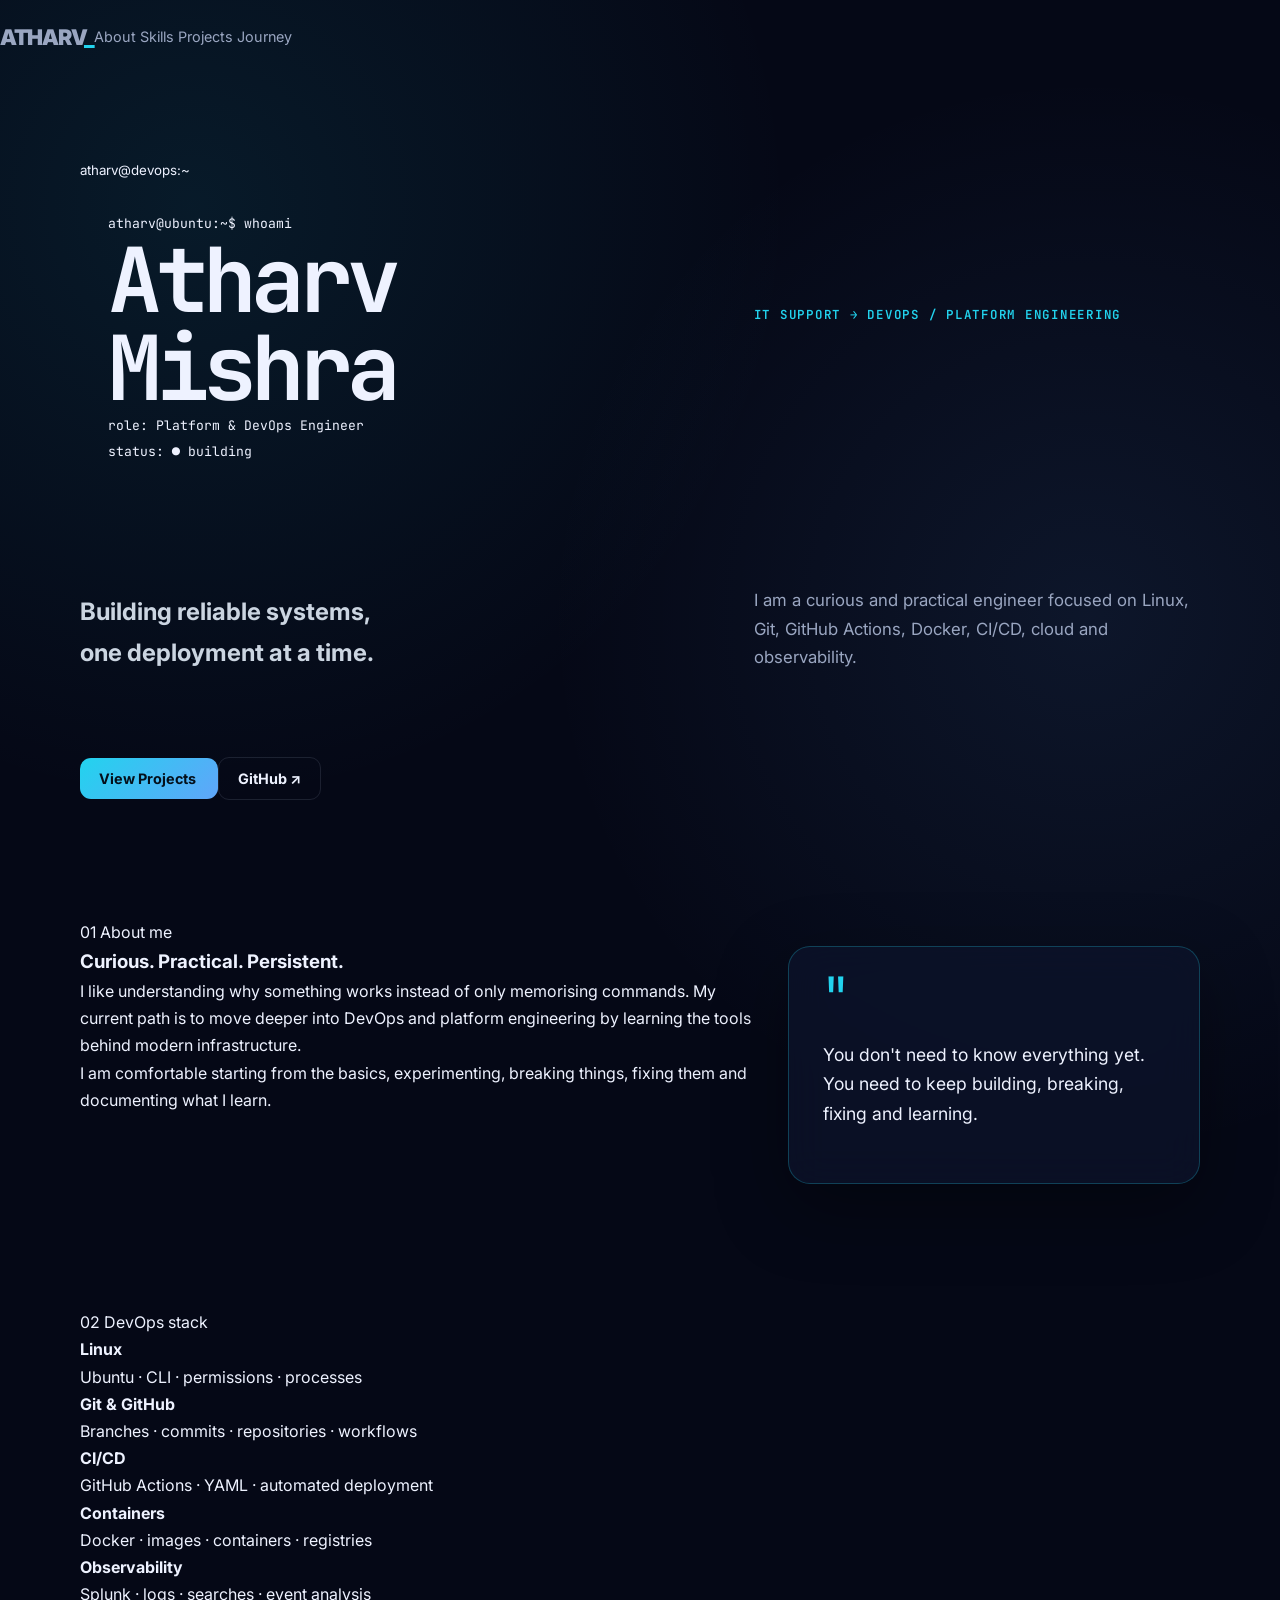
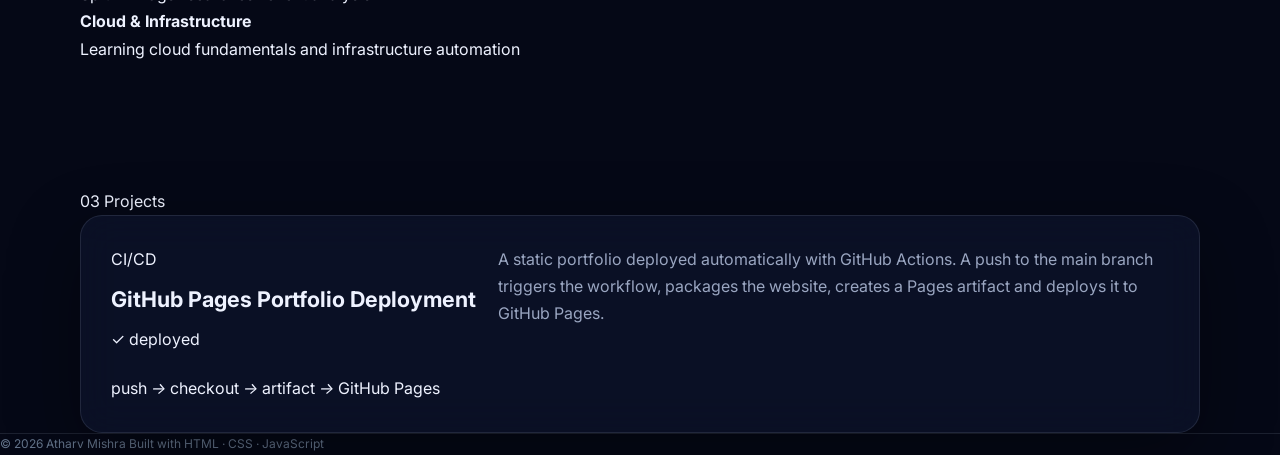
==== commit 866ae839: "Remove learning journey and about sections Removed the learning journey and about Atharv sections fr" ====
--- a/index.html
+++ b/index.html
@@ -260,108 +260,6 @@
 
     </section>
 
-
-    <!-- ================= LEARNING JOURNEY ================= -->
-    <section id="journey" class="section container">
-
-      <div class="section-title">
-        <span>04</span>
-        Learning journey
-      </div>
-
-
-      <div class="timeline">
-
-        <div>
-          <b>01</b>
-
-          <div>
-            <h3>Linux &amp; Git</h3>
-
-            <p>
-              Building strong command-line and version-control fundamentals.
-            </p>
-          </div>
-        </div>
-
-
-        <div>
-          <b>02</b>
-
-          <div>
-            <h3>CI/CD &amp; GitHub Actions</h3>
-
-            <p>
-              Automating builds and deployments with workflow YAML.
-            </p>
-          </div>
-        </div>
-
-
-        <div>
-          <b>03</b>
-
-          <div>
-            <h3>Docker</h3>
-
-            <p>
-              Learning containers, images, networking and practical deployments.
-            </p>
-          </div>
-        </div>
-
-
-        <div>
-          <b>04</b>
-
-          <div>
-            <h3>Cloud &amp; Infrastructure</h3>
-
-            <p>
-              Moving toward production-grade DevOps and platform engineering.
-            </p>
-          </div>
-        </div>
-
-      </div>
-
-    </section>
-
-
-    <!-- ================= ABOUT ATHARV ================= -->
-    <section class="section container">
-
-      <div class="section-title">
-        <span>05</span>
-        What I think of Atharv
-      </div>
-
-
-      <div class="final-card">
-
-        <p>
-          From our conversations, you come across as someone who is
-          <strong>curious, practical and persistent</strong>.
-          You ask follow-up questions until the underlying idea makes sense.
-          That is a useful DevOps trait because infrastructure work often
-          requires understanding the reason behind a configuration, not just
-          copying a command.
-        </p>
-
-
-        <p>
-          Your biggest advantage is that you are willing to learn from
-          the ground up. Keep turning that curiosity into small working
-          projects.
-        </p>
-
-      </div>
-
-    </section>
-
-  </main>
-
-
   <!-- ================= FOOTER ================= -->
   <footer>
 
